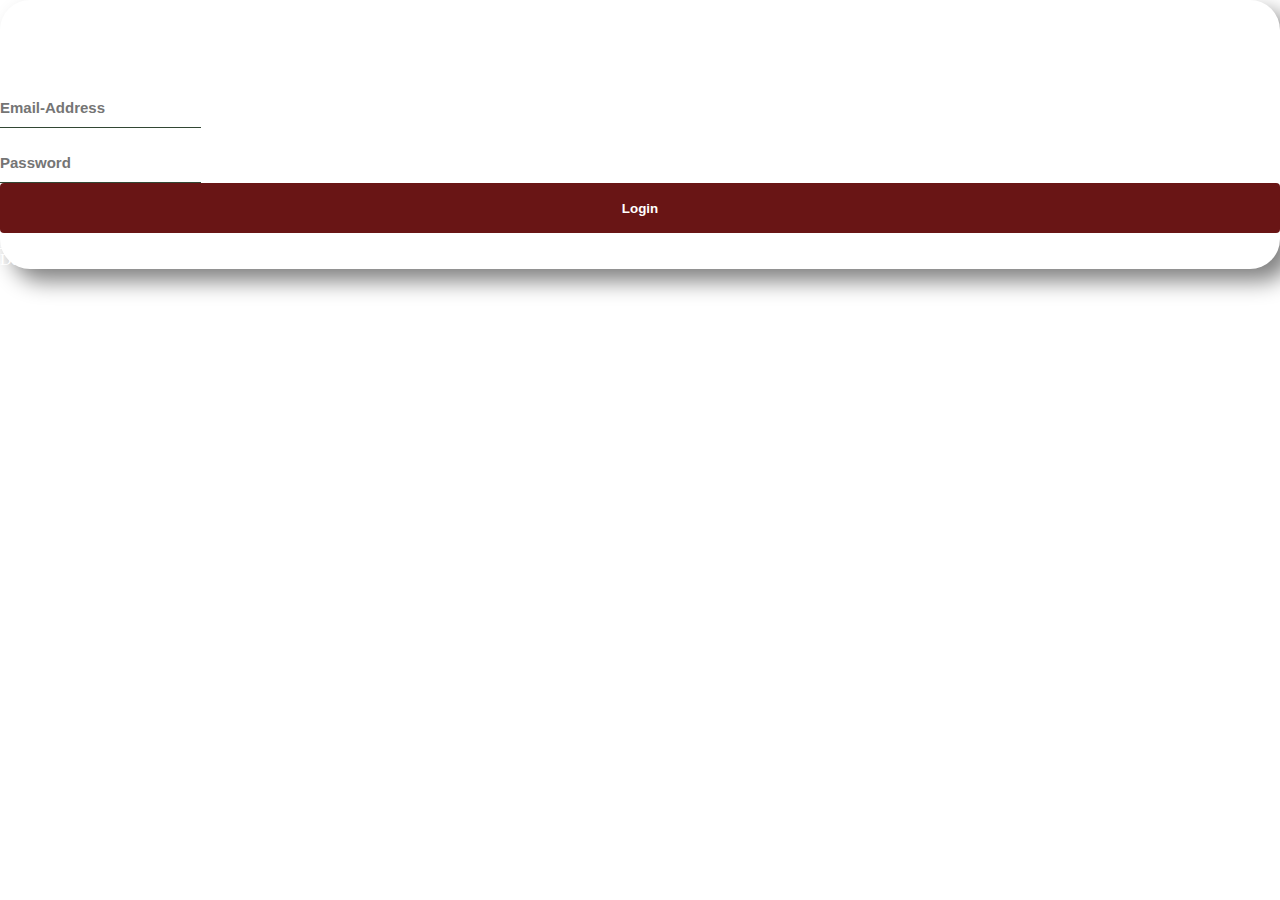
==== index.html @ cdf58736 "Pages img" ====
<!doctype html>
<html lang="en">
  <head>
    <!-- Required meta tags -->
    <meta charset="utf-8">
    <meta name="viewport" content="width=device-width, initial-scale=1">

    <!-- Bootstrap CSS -->
    <link href="https://cdn.jsdelivr.net/npm/bootstrap@5.1.3/dist/css/bootstrap.min.css" rel="stylesheet" integrity="sha384-1BmE4kWBq78iYhFldvKuhfTAU6auU8tT94WrHftjDbrCEXSU1oBoqyl2QvZ6jIW3" crossorigin="anonymous">
    <link rel="stylesheet" href="main.css">

    <title>Bottstrap training!</title>
  </head>
  
<body>
    <section class="Form my-4 mx-5">
        <div class="container">
            <div class="row g-0">
                <div class="col-lg-5">
                    <img src="/pictures/img1.JPG" class="img-fluid" alt="">
                </div>
                <div class="col-lg-7 px-5 pt-5">
                    <h1 class="font-weight-bold py-3">The Joker club</h1>
                    <h4>Sign into your account</h4>
                    <form>
                        <div class="form-row">
                            <div class="col-lg-7">
                                <input type="email" placeholder="Email-Address" class="form-control my-3 p-2">
                            </div>
                        </div>
                        <div class="form-row">
                            <div class="col-lg-7">
                                <input type="password" placeholder="Password" class="form-control my-3 p-2">
                            </div>
                        </div>
                        <div class="form-row">
                            <div class="col-lg-7">
                                <button type="button" class="btn1 mt-3 mb-5">Login</button>
                            </div>
                        </div>
                        <a href="#">Forgot password?</a>
                        <p>Don't have an account? <a href="/register.html">Register here</a></p>
                    </form>
                </div>
            </div>
        </div>
    </section>
</body>
</html>
---- main.css ----
*{
    padding: 0;
    margin: 0;
    box-sizing: border-box;
    color:white;
}
body{
    background-image: url(/pictures/img0.JPG);
    background-size: cover;
    background-attachment: fixed;
}

.row{
    background: transparent;
    border-radius: 30px;
    box-shadow: 12px 12px 22px grey;
}

img{
    border-top-left-radius: 30px;
    border-bottom-left-radius: 30px;
    width: 100%;
}
.form-control{
    background: transparent;
    border-radius: 0px;
    border: 0px;
    border-bottom: 1px solid rgb(50, 71, 52);
    font-size: 15px;
    font-weight: bold;
    margin-top: 15px;
    height: 40px;
    color:rgb(241, 236, 236);
}
.btn1{
    border: none;
    outline: none;
    height: 50px;
    width: 100%;
    background-color: rgb(105, 21, 21);
    color: white;
    border-radius: 4px;
    font-weight: bold;
}
.btn1:hover{
    background: transparent;
    border: 2px solid rgb(105, 21, 21);
    color: rgb(105, 21, 21);
}
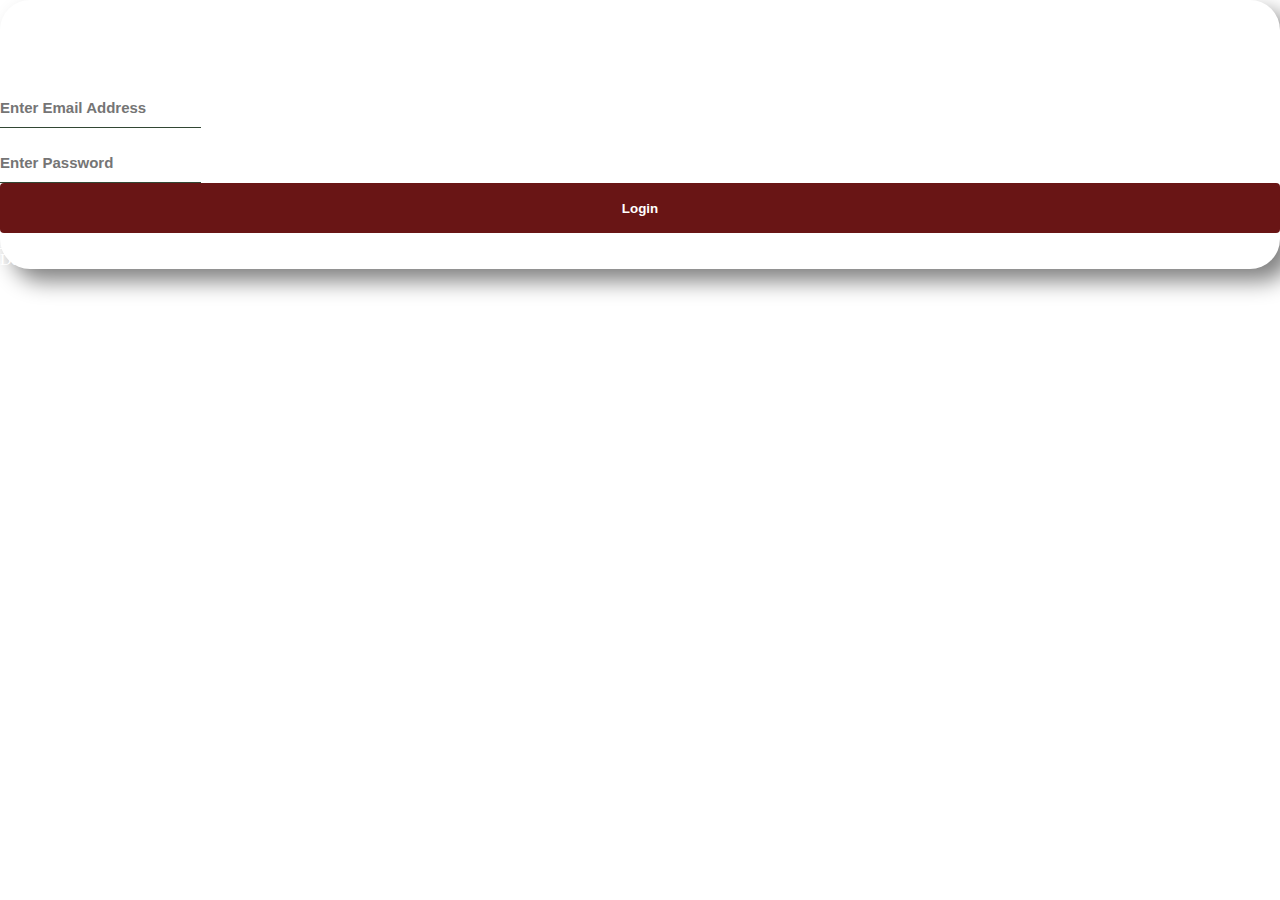
==== commit 6c79edd3: "email vali" ====
--- a/index.html
+++ b/index.html
@@ -1,23 +1,25 @@
 <!doctype html>
 <html lang="en">
-  <head>
+
+<head>
     <!-- Required meta tags -->
     <meta charset="utf-8">
     <meta name="viewport" content="width=device-width, initial-scale=1">
 
     <!-- Bootstrap CSS -->
-    <link href="https://cdn.jsdelivr.net/npm/bootstrap@5.1.3/dist/css/bootstrap.min.css" rel="stylesheet" integrity="sha384-1BmE4kWBq78iYhFldvKuhfTAU6auU8tT94WrHftjDbrCEXSU1oBoqyl2QvZ6jIW3" crossorigin="anonymous">
+    <link href="https://cdn.jsdelivr.net/npm/bootstrap@5.1.3/dist/css/bootstrap.min.css" rel="stylesheet"
+        integrity="sha384-1BmE4kWBq78iYhFldvKuhfTAU6auU8tT94WrHftjDbrCEXSU1oBoqyl2QvZ6jIW3" crossorigin="anonymous">
     <link rel="stylesheet" href="main.css">
 
     <title>Bottstrap training!</title>
-  </head>
-  
+</head>
+
 <body>
     <section class="Form my-4 mx-5">
         <div class="container">
             <div class="row g-0">
                 <div class="col-lg-5">
-                    <img src="/pictures/img1.JPG" class="img-fluid" alt="">
+                    <img src="pictures/img1.JPG" class="img-fluid" alt="">
                 </div>
                 <div class="col-lg-7 px-5 pt-5">
                     <h1 class="font-weight-bold py-3">The Joker club</h1>
@@ -25,12 +27,12 @@
                     <form>
                         <div class="form-row">
                             <div class="col-lg-7">
-                                <input type="email" placeholder="Email-Address" class="form-control my-3 p-2">
+                                <input type="email" placeholder="Enter Email Address" class="form-control my-3 p-2">
                             </div>
                         </div>
                         <div class="form-row">
                             <div class="col-lg-7">
-                                <input type="password" placeholder="Password" class="form-control my-3 p-2">
+                                <input type="password" placeholder="Enter Password" class="form-control my-3 p-2">
                             </div>
                         </div>
                         <div class="form-row">
@@ -46,4 +48,5 @@
         </div>
     </section>
 </body>
-</html>
+
+</html>--- a/main.css
+++ b/main.css
@@ -5,7 +5,7 @@
     color:white;
 }
 body{
-    background-image: url(/pictures/img0.JPG);
+    background-image: url(pictures/img0.JPG);
     background-size: cover;
     background-attachment: fixed;
 }
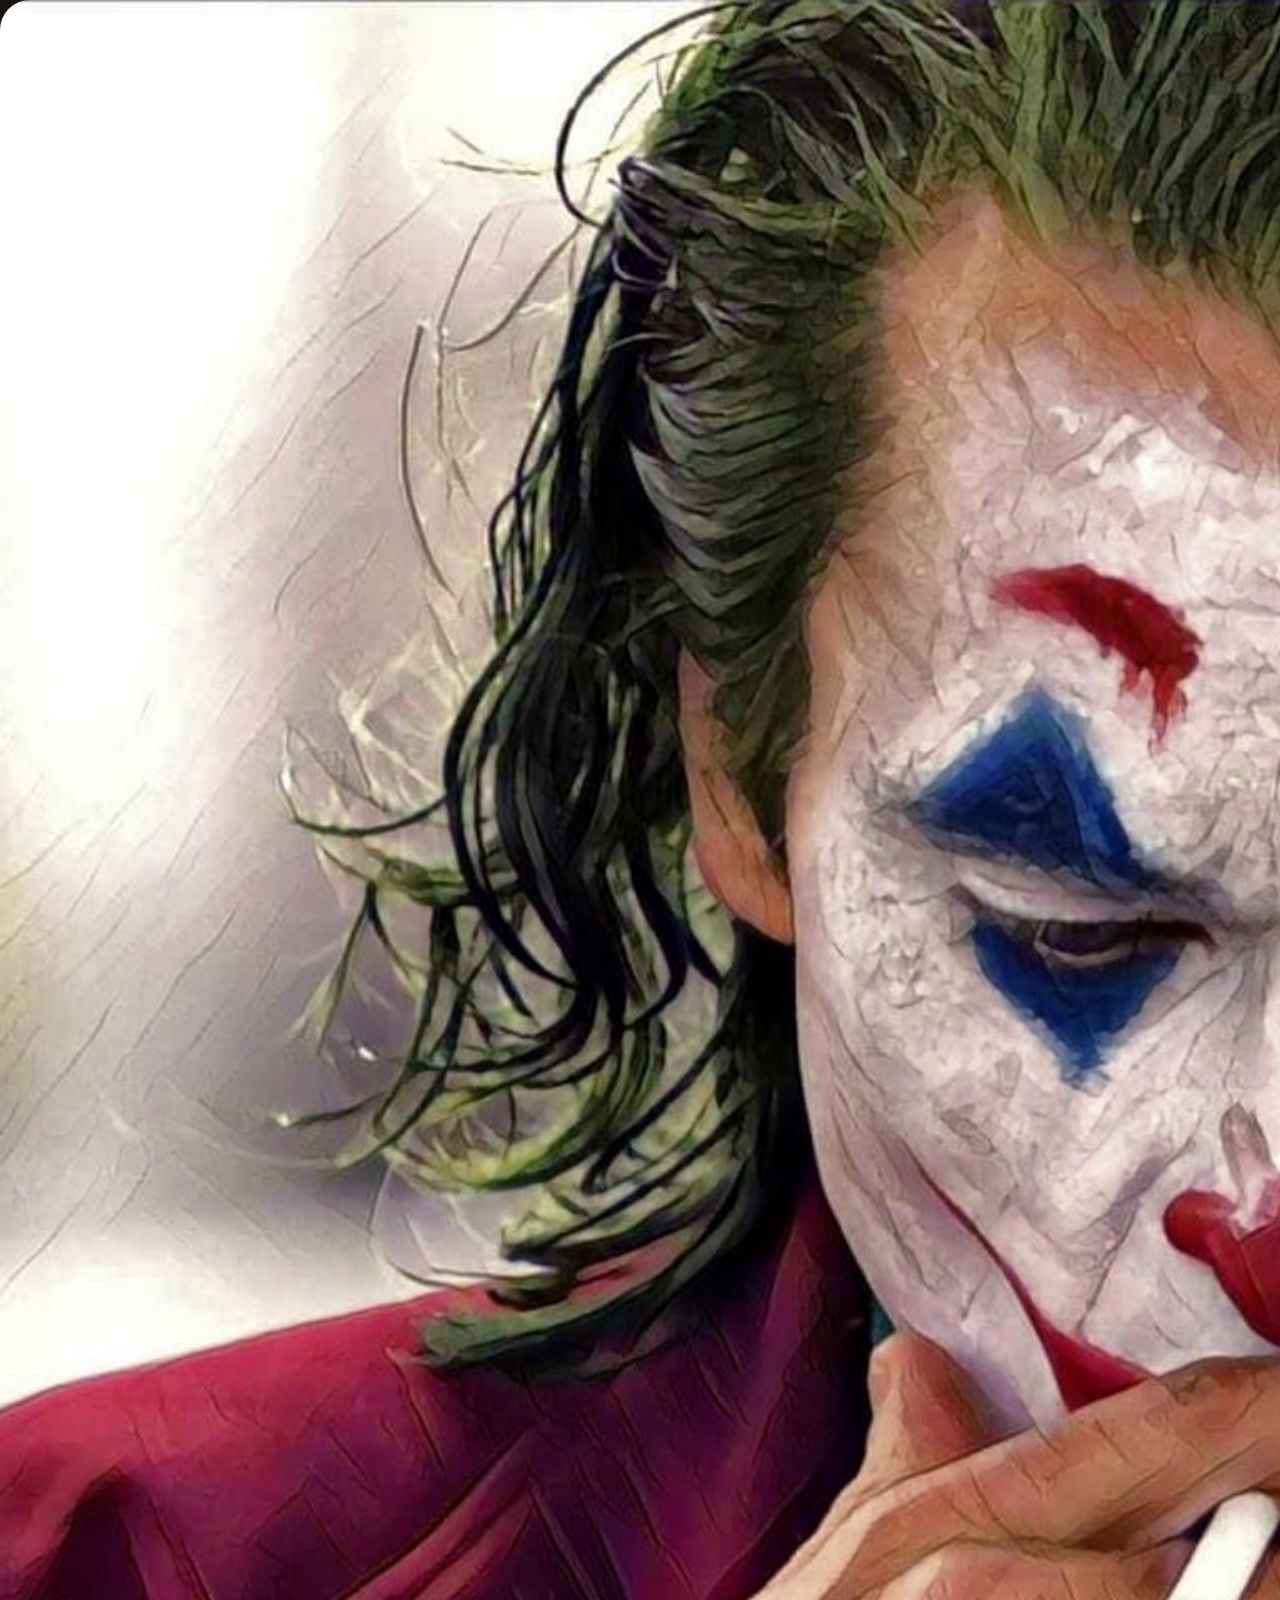
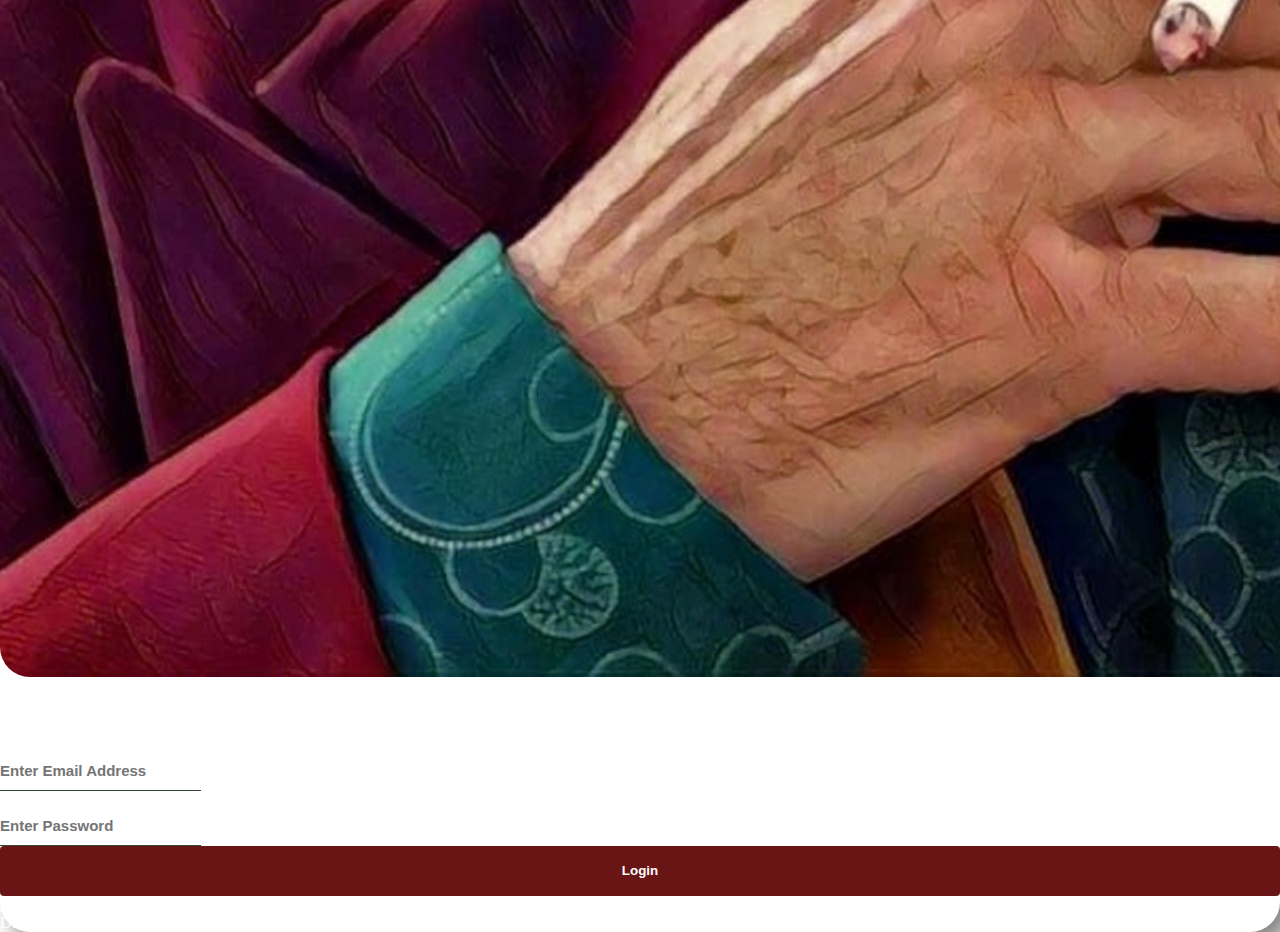
==== commit 030036c7: "pages pictures fix" ====
--- a/index.html
+++ b/index.html
@@ -19,7 +19,7 @@
         <div class="container">
             <div class="row g-0">
                 <div class="col-lg-5">
-                    <img src="pictures/img1.JPG" class="img-fluid" alt="">
+                    <img src="pictures/imgone.JPG" class="img-fluid" alt="">
                 </div>
                 <div class="col-lg-7 px-5 pt-5">
                     <h1 class="font-weight-bold py-3">The Joker club</h1>
--- a/main.css
+++ b/main.css
@@ -5,7 +5,7 @@
     color:white;
 }
 body{
-    background-image: url(pictures/img0.JPG);
+    background-image: url(pictures/imgzero.JPG);
     background-size: cover;
     background-attachment: fixed;
 }
